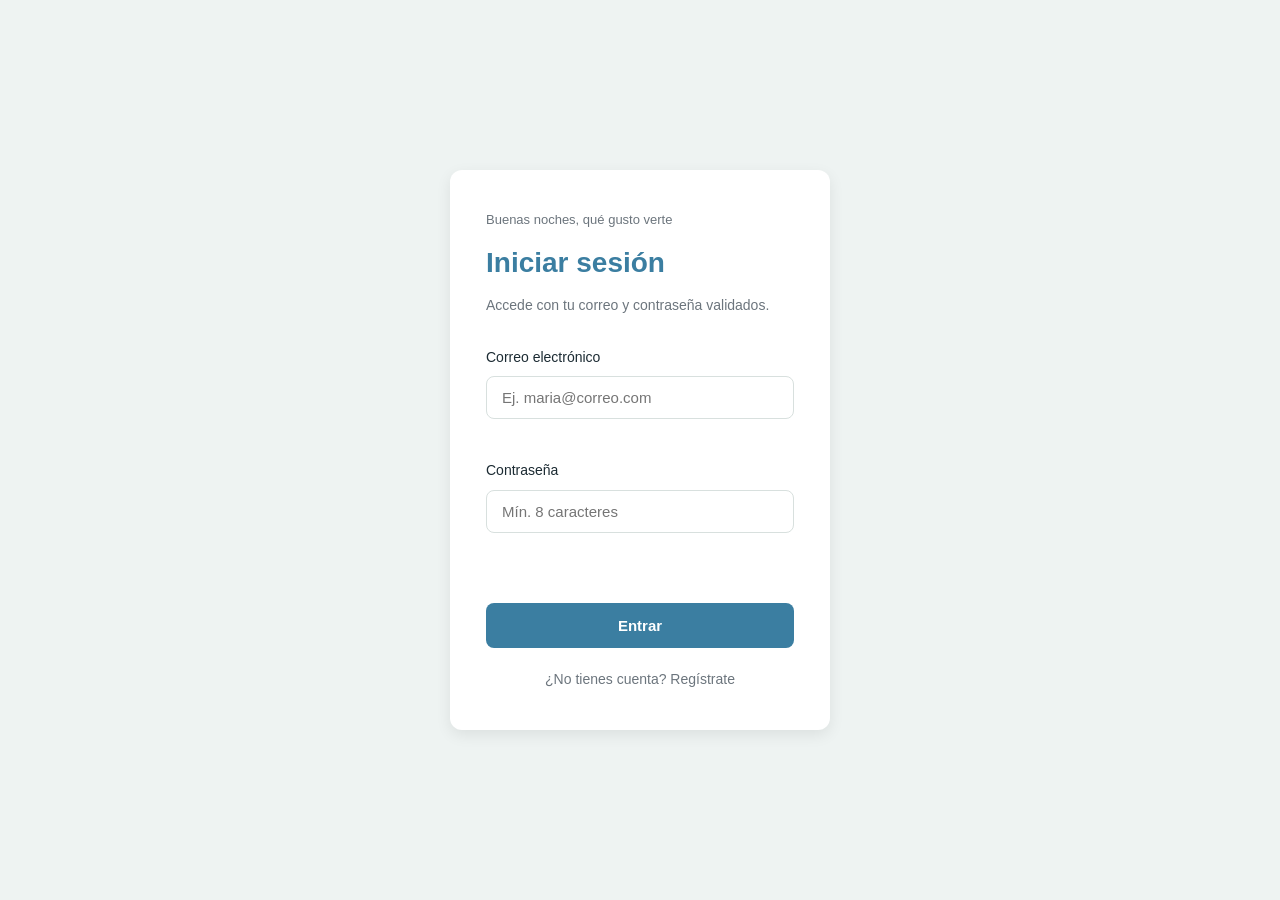
==== login.html @ 4a9972ed "cambio final" ====
<!DOCTYPE html>
<html lang="es">
<head>
<meta charset="UTF-8">
<meta name="viewport" content="width=device-width, initial-scale=1.0">
<title>Utilería - Login</title>
<link rel="stylesheet" href="css/styles.css">
</head>
<body>

<div class="contenedor">
  <p class="saludo" id="saludo"></p>
  <h1>Iniciar sesión</h1>
  <p class="subtitulo">Accede con tu correo y contraseña validados.</p>

  <form id="formLogin" novalidate>
    <label for="correo">Correo electrónico</label>
    <input type="text" id="correo" placeholder="Ej. maria@correo.com">
    <div class="error" id="errorCorreo"></div>

    <label for="password">Contraseña</label>
    <input type="password" id="password" placeholder="Mín. 8 caracteres">
    <div class="error" id="errorPassword"></div>
    <div class="error" id="mensajeExito" style="color:#2a9d8f;"></div>

    <button type="submit">Entrar</button>
  </form>

  <a class="enlace" href="index.html">¿No tienes cuenta? Regístrate</a>
</div>

<script src="js/utileria.js"></script>
<script>
  const form = document.getElementById('formLogin');

  document.getElementById('saludo').textContent = saludoSegunHora() + ', qué gusto verte ';

  form.addEventListener('submit', function (e) {
    e.preventDefault();
    let valido = true;

    // --- Correo ---
    const correo = document.getElementById('correo');
    const errorCorreo = document.getElementById('errorCorreo');
    if (!validarCorreo(correo.value.trim())) {
      errorCorreo.textContent = 'Correo electrónico no válido.';
      correo.classList.add('invalido');
      valido = false;
    } else {
      errorCorreo.textContent = '';
      correo.classList.remove('invalido');
    }

    // --- Password ---
    const password = document.getElementById('password');
    const errorPassword = document.getElementById('errorPassword');
    if (!validarPassword(password.value)) {
      errorPassword.textContent =
        'Debe tener 8+ caracteres, mayúscula, minúscula, número y carácter especial.';
      password.classList.add('invalido');
      valido = false;
    } else {
      errorPassword.textContent = '';
      password.classList.remove('invalido');
    }

    const mensajeExito = document.getElementById('mensajeExito');
    if (!valido) {
      mensajeExito.textContent = '';
      return;
    }

    mensajeExito.textContent = '¡Inicio de sesión válido!';
  });
</script>

</body>
</html>
---- css/styles.css ----
/*
1. VARIABLES CSS (custom properties)
-proposito: centralizar colores, fuentes y tamaños para facil mantenimiento.
-beneficios: cambios globales desde un solo lugar.
*/
:root{
    --color-primario: #3B7EA1;   /*color principal (azul frio)*/
    --color-secundario: #b82323; /*color acento (rojo, usado en errores)*/
    --color-exito: #2f9e63;      /*color de exito (verde)*/
    --color-fondo: #EEF3F2;      /*color de fondo (gris verdoso claro)*/
    --color-texto: #1C2B33;      /*color texto principal*/
    --color-texto-suave: #6C757D;/*color texto secundario*/
    --color-borde: #D8E0DE;      /*color de bordes sutiles*/
    --color-error-fondo: #FBEAEA;/*fondo de campos invalidos*/
}

/*
2. RESET BASICO
-proposito: eliminar margenes y paddings predeterminados del navegador
-importancia: evita inconsistencias entre navegadores
*/
*{
    margin: 0;
    padding: 0;
    box-sizing: border-box; /*incluye padding y border en el ancho/alto*/
}

/*
3. ESTILOS GENERALES
-tipografia: 'Helvetica Neue' es limpia y legible en pantalla
-fondo: color claro para contraste con la tarjeta
*/
body{
    font-family: 'Helvetica Neue', Arial, sans-serif;
    background-color: var(--color-fondo);
    color: var(--color-texto);
    line-height: 1.6; /*mejora legibilidad en textos largos*/
    min-height: 100vh;
    display: flex;
    align-items: center;
    justify-content: center;
    padding: 40px 20px; /*espaciado externo*/
}

/*
4. CONTENEDOR PRINCIPAL
-max-width: limita el ancho en pantallas grandes
-margin: 0 auto; centra el contenedor horizontalmente
-box-shadow: efecto de elevacion sutil
*/
.contenedor{
    max-width: 380px;
    width: 100%;
    background: white;
    padding: 40px 36px;
    border-radius: 12px; /*bordes redondeados*/
    box-shadow: 0 5px 15px rgba(0, 0, 0, 0.08); /*sombra exterior*/
}

/*
5. ESTILOS DE TIPOGRAFIA
-jerarquia visual: h1 > subtitulo > labels > inputs
-font-weight: negritas para titulos y labels
*/
h1{
    font-size: 28px;
    color: var(--color-primario);
    margin-bottom: 8px;
}

.saludo{
    font-size: 13px;
    color: var(--color-texto-suave);
    margin-bottom: 10px;
}

.subtitulo{
    color: var(--color-texto-suave); /*gris para texto secundario*/
    margin-bottom: 30px;
    font-size: 14px;
}

/*
6. WORDMARK (nombre de la libreria)
-proposito: identidad visual del paquete utileria.js
-color acento: resalta la extension .js
*/
.wordmark{
    display: block;
    text-align: center;
    font-size: 14px;
    color: var(--color-texto-suave);
    margin-bottom: 20px;
}

.wordmark span{
    color: var(--color-primario);
    font-weight: 600;
}

/*
7. GRUPOS DE FORMULARIO
-margin-bottom: espaciado vertical entre grupos
-display: block en labels para ocupar toda la linea
*/
label{
    display: block;
    margin-top: 18px;
    margin-bottom: 8px;
    font-weight: 500; /*semi-negrita*/
    font-size: 14px;
}

/*
8. INPUTS
-transition: efecto suave al hacer focus
-:focus-state: feedback visual al interactuar
*/
input{
    width: 100%;
    padding: 12px 15px;
    font-size: 15px;
    border: 1px solid var(--color-borde);
    border-radius: 8px;
    color: var(--color-texto);
    background: white;
    transition: all 0.3s; /*animacion suave*/
}

input:focus{
    border-color: var(--color-primario);
    outline: none; /*elimina el outline predeterminado*/
    box-shadow: 0 0 0 3px rgba(59, 126, 161, 0.15); /*sombra exterior (efecto glow)*/
}

/*
9. CAMPO INVALIDO
-proposito: distinguir visualmente el campo cuando la validacion falla
-color acento: resalta el error con fondo y borde rojo
*/
input.invalido{
    border-color: var(--color-secundario);
    background: var(--color-error-fondo);
}

/*
10. MENSAJES DE ERROR Y EXITO
-min-height: evita que el formulario "salte" al mostrar/ocultar el mensaje
*/
.error{
    color: var(--color-secundario);
    font-size: 13px;
    margin-top: 6px;
    min-height: 16px;
}

/*
11. BOTON DE ENVIO
-cursor: pointer; cambia el cursor al pasar sobre el boton
-flexbox: centra el texto dentro del boton
-hover-state: efecto al interactuar
*/
button{
    width: 100%;
    margin-top: 26px;
    background-color: var(--color-primario);
    color: white;
    border: none;
    padding: 14px 24px;
    border-radius: 8px;
    font-weight: 600;
    font-size: 15px;
    cursor: pointer;
    transition: background 0.3s;
    display: flex;
    justify-content: center;
    align-items: center;
}

button:hover{
    background-color: #2F6884; /*color mas oscuro al pasar el mouse*/
}

/*
12. ENLACE ENTRE PAGINAS (registro <-> login)
*/
.enlace{
    display: block;
    text-align: center;
    margin-top: 20px;
    color: var(--color-texto-suave);
    text-decoration: none;
    font-size: 14px;
}

.enlace:hover{
    color: var(--color-primario);
}

/*
13. MODAL
-position: fixed; cubre toda la pantalla como fondo oscuro
-flexbox: centra la caja del modal vertical y horizontalmente
*/
.modal-fondo{
    display: none;
    position: fixed;
    top: 0; left: 0;
    width: 100%; height: 100%;
    background: rgba(28, 43, 51, 0.6);
    align-items: center;
    justify-content: center;
}

.modal-fondo.activo{
    display: flex;
}

.modal-caja{
    background: white;
    padding: 32px;
    border-radius: 12px;
    max-width: 300px;
    text-align: center;
    box-shadow: 0 5px 15px rgba(0, 0, 0, 0.15);
}

.modal-caja h2{
    color: var(--color-primario);
    margin-bottom: 8px;
}

.modal-caja p{
    color: var(--color-texto-suave);
    font-size: 14px;
}

#modalEdadValor{
    color: var(--color-exito) !important;
    font-size: 32px;
    font-weight: 700;
}

.modal-caja button{
    margin-top: 16px;
    background-color: transparent;
    color: var(--color-texto-suave);
    border: 1px solid var(--color-borde);
}

.modal-caja button:hover{
    color: var(--color-secundario);
    border-color: var(--color-secundario);
    background-color: transparent;
}
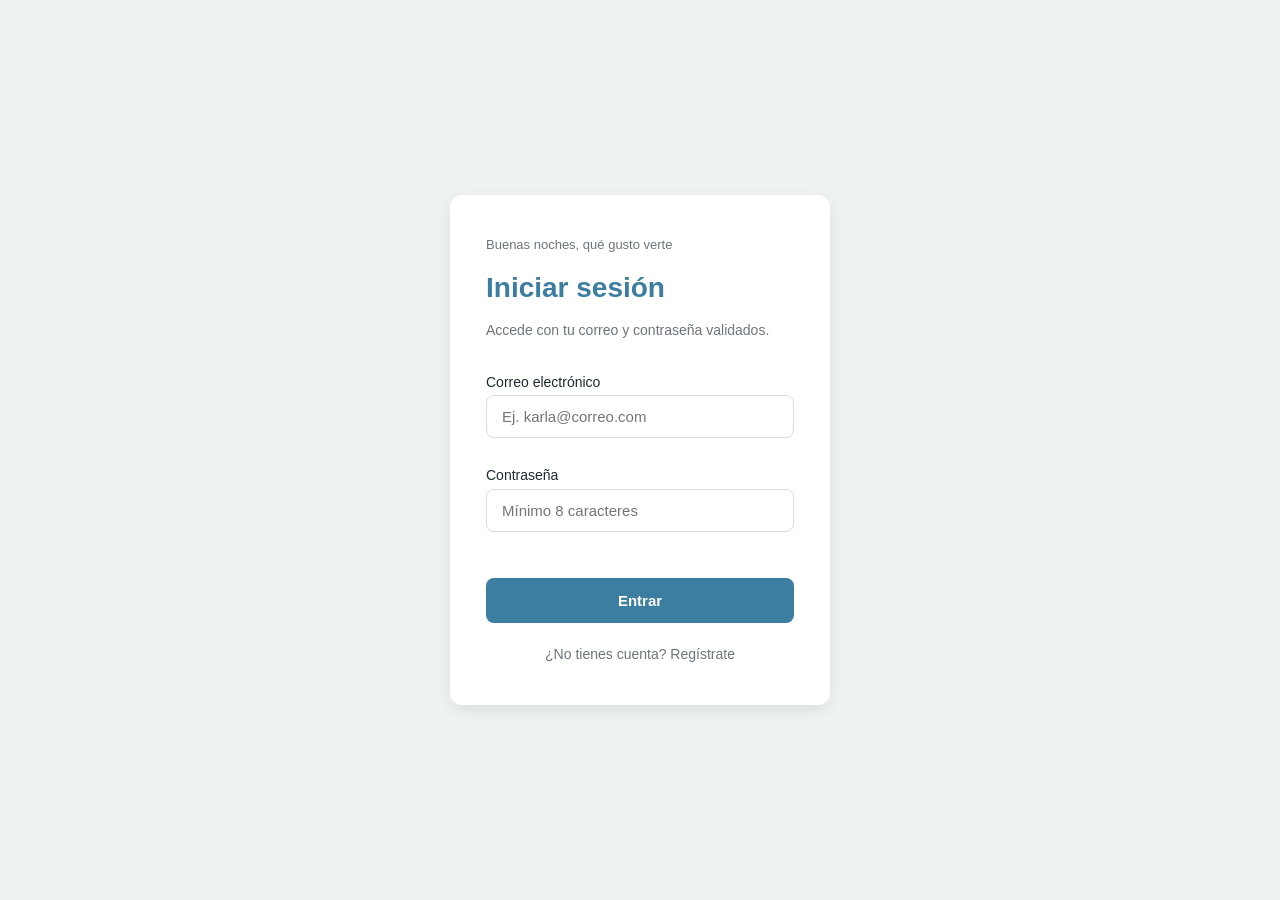
==== commit bd9eb46a: "cambiios" ====
--- a/login.html
+++ b/login.html
@@ -15,11 +15,11 @@
 
   <form id="formLogin" novalidate>
     <label for="correo">Correo electrónico</label>
-    <input type="text" id="correo" placeholder="Ej. maria@correo.com">
+    <input type="text" id="correo" placeholder="Ej. karla@correo.com">
     <div class="error" id="errorCorreo"></div>
 
     <label for="password">Contraseña</label>
-    <input type="password" id="password" placeholder="Mín. 8 caracteres">
+    <input type="password" id="password" placeholder="Mínimo 8 caracteres">
     <div class="error" id="errorPassword"></div>
     <div class="error" id="mensajeExito" style="color:#2a9d8f;"></div>
 
@@ -30,49 +30,6 @@
 </div>
 
 <script src="js/utileria.js"></script>
-<script>
-  const form = document.getElementById('formLogin');
-
-  document.getElementById('saludo').textContent = saludoSegunHora() + ', qué gusto verte ';
-
-  form.addEventListener('submit', function (e) {
-    e.preventDefault();
-    let valido = true;
-
-    // --- Correo ---
-    const correo = document.getElementById('correo');
-    const errorCorreo = document.getElementById('errorCorreo');
-    if (!validarCorreo(correo.value.trim())) {
-      errorCorreo.textContent = 'Correo electrónico no válido.';
-      correo.classList.add('invalido');
-      valido = false;
-    } else {
-      errorCorreo.textContent = '';
-      correo.classList.remove('invalido');
-    }
-
-    // --- Password ---
-    const password = document.getElementById('password');
-    const errorPassword = document.getElementById('errorPassword');
-    if (!validarPassword(password.value)) {
-      errorPassword.textContent =
-        'Debe tener 8+ caracteres, mayúscula, minúscula, número y carácter especial.';
-      password.classList.add('invalido');
-      valido = false;
-    } else {
-      errorPassword.textContent = '';
-      password.classList.remove('invalido');
-    }
-
-    const mensajeExito = document.getElementById('mensajeExito');
-    if (!valido) {
-      mensajeExito.textContent = '';
-      return;
-    }
-
-    mensajeExito.textContent = '¡Inicio de sesión válido!';
-  });
-</script>
-
+<script src="js/login.js"></script>
 </body>
 </html>
--- a/css/styles.css
+++ b/css/styles.css
@@ -105,8 +105,8 @@
 */
 label{
     display: block;
-    margin-top: 18px;
-    margin-bottom: 8px;
+    margin-top: 4px;
+    margin-bottom: 2px;
     font-weight: 500; /*semi-negrita*/
     font-size: 14px;
 }
@@ -162,7 +162,7 @@
 */
 button{
     width: 100%;
-    margin-top: 26px;
+    margin-top: 2px;
     background-color: var(--color-primario);
     color: white;
     border: none;
